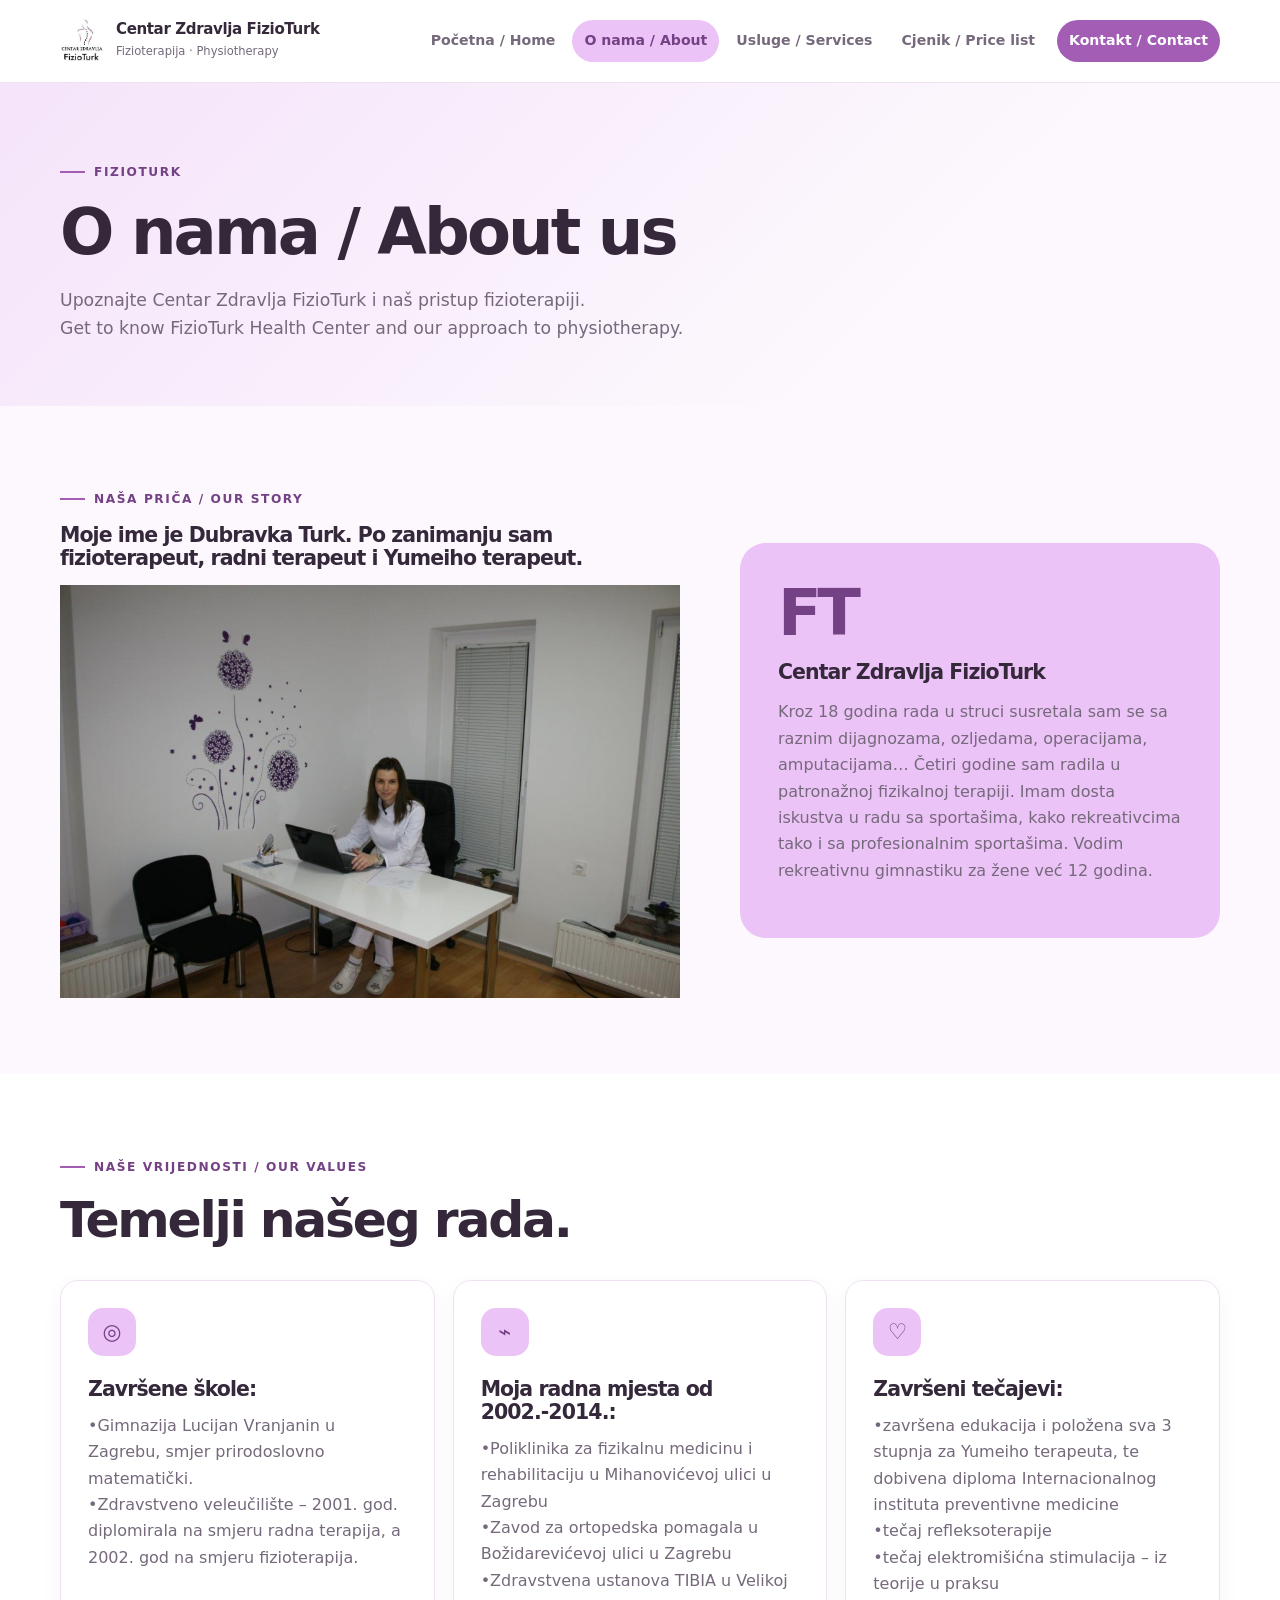
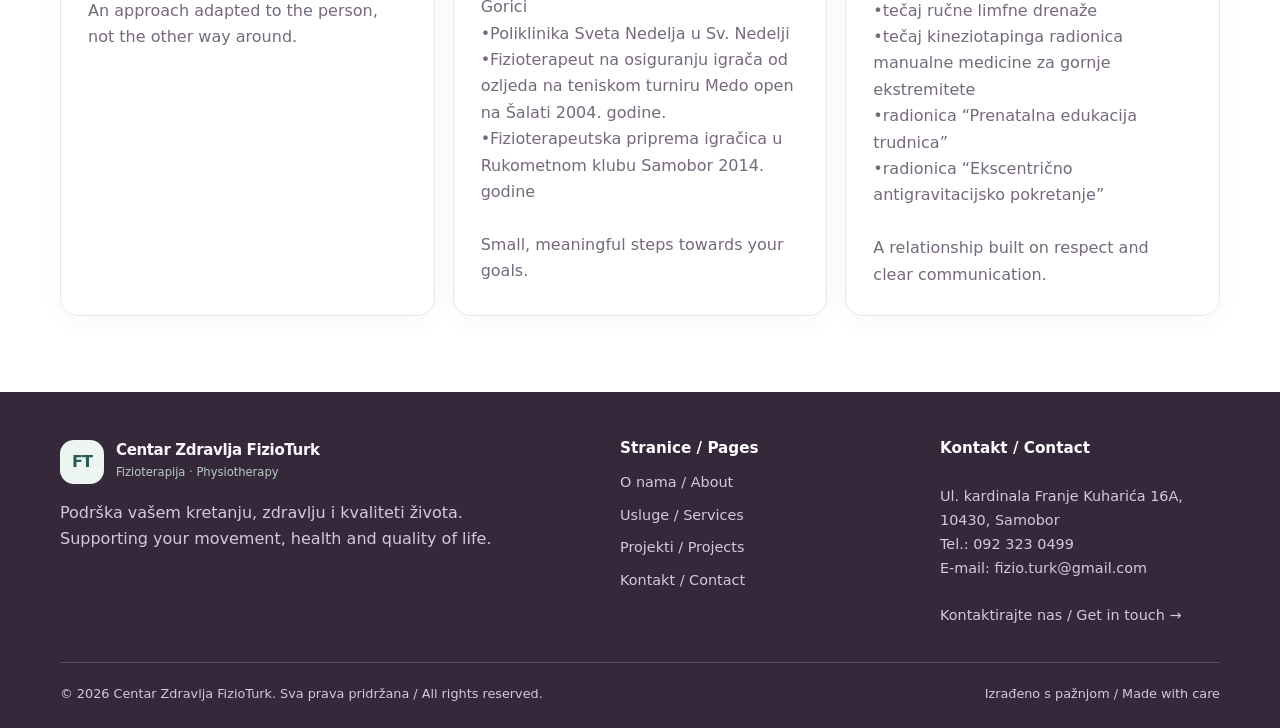
==== about.html @ 09bed2f6 "Initial upload" ====
<!doctype html>
<html lang="hr">
<head>
  <meta charset="utf-8">
  <meta name="viewport" content="width=device-width, initial-scale=1">
  <meta name="description" content="Centar Zdravlja FizioTurk – fizioterapija i podrška zdravom kretanju.">
  <title>O nama / About | Centar Zdravlja FizioTurk</title>
  <link rel="stylesheet" href="styles.css">
</head>
<body>

<a class="skip-link" href="#main">Preskoči na sadržaj / Skip to content</a>
<header class="site-header">
  <div class="container header-inner">
    <a class="brand" href="index.html" aria-label="Centar Zdravlja FizioTurk – početna / home">
      <img src="logo.jpg" class="brand-mark" aria-hidden="true"></span>
      <span><span class="brand-name">Centar Zdravlja FizioTurk</span><span class="brand-subtitle">Fizioterapija · Physiotherapy</span></span>
    </a>
    <nav class="nav" aria-label="Glavna navigacija / Main navigation"><a href="index.html"><span lang="hr">Početna</span> / <span lang="en">Home</span></a><a href="about.html" aria-current="page"><span lang="hr">O nama</span> / <span lang="en">About</span></a><a href="services.html"><span lang="hr">Usluge</span> / <span lang="en">Services</span></a><a href="projects.html"><span lang="hr">Cjenik</span> / <span lang="en">Price list</span></a><a href="contact.html" class="nav-contact"><span lang="hr">Kontakt</span> / <span lang="en">Contact</span></a></nav>
  </div>
</header>

<main id="main">

<section class="page-hero"><div class="container"><span class="eyebrow">FizioTurk</span><h1>O nama / About us</h1><p><span lang="hr">Upoznajte Centar Zdravlja FizioTurk i naš pristup fizioterapiji.</span><br><span lang="en">Get to know FizioTurk Health Center and our approach to physiotherapy.</span></p></div></section>
<section class="section"><div class="container split">
  <div><span class="eyebrow">Naša priča / Our story</span><h3 style="margin:15px 0">Moje ime je Dubravka Turk. Po zanimanju sam fizioterapeut, radni terapeut i Yumeiho terapeut.</h3><img max-width="100%" height= "auto" class="lead"img src="pic1.jpg"></span></div>
  <div class="panel"><div class="big-number">FT</div><h3 style="margin-top:16px">Centar Zdravlja FizioTurk</h3><p><span lang="hr">Kroz 18 godina rada u struci susretala sam se sa raznim dijagnozama, ozljedama, operacijama, amputacijama… Četiri godine sam radila u patronažnoj fizikalnoj terapiji. Imam dosta iskustva u radu sa sportašima, kako rekreativcima tako i sa profesionalnim sportašima. Vodim rekreativnu gimnastiku za žene već 12 godina.</span> <!--<br><span lang="en">A place for professional support, movement and wellbeing.</span></p></div> -->
</div></section>
<section class="section section-white"><div class="container"><div class="section-heading"><div><span class="eyebrow">Naše vrijednosti / Our values</span><h2 style="margin-top:14px">Temelji našeg rada.</h2></div></div><div class="cards">
<article class="card"><div class="card-icon">◎</div><h3>Završene škole:</h3><p><span lang="hr">•Gimnazija Lucijan Vranjanin u Zagrebu, smjer prirodoslovno matematički.
<br>•Zdravstveno veleučilište – 2001. god. diplomirala na smjeru radna terapija, a  2002. god na smjeru fizioterapija.</span>
<br><br>
<span lang="en">An approach adapted to the person, not the other way around.</span></p></article>
<article class="card"><div class="card-icon">⌁</div><h3>Moja radna mjesta od 2002.-2014.:</h3><p><span lang="hr">•Poliklinika za fizikalnu medicinu i rehabilitaciju u Mihanovićevoj ulici u Zagrebu
  <br>•Zavod za ortopedska pomagala u Božidarevićevoj ulici u Zagrebu
  <br>•Zdravstvena ustanova TIBIA u Velikoj Gorici
  <br>•Poliklinika Sveta Nedelja u Sv. Nedelji
  <br>•Fizioterapeut na osiguranju igrača od ozljeda na teniskom turniru Medo open na Šalati 2004. godine.
  <br>•Fizioterapeutska priprema igračica u Rukometnom klubu Samobor 2014. godine
  </span><br><br><span lang="en">Small, meaningful steps towards your goals.</span></p></article>
<article class="card"><div class="card-icon">♡</div><h3>Završeni tečajevi:</h3><p><span lang="hr">•završena edukacija i položena sva 3 stupnja za Yumeiho terapeuta, te dobivena diploma Internacionalnog instituta preventivne medicine
  <br>•tečaj refleksoterapije
  <br>•tečaj elektromišićna stimulacija – iz teorije u praksu
  <br>•tečaj ručne limfne drenaže
  <br>•tečaj kineziotapinga radionica manualne medicine za gornje ekstremitete
  <br>•radionica “Prenatalna edukacija trudnica”
  <br>•radionica “Ekscentrično antigravitacijsko pokretanje”
  </span><br><br><span lang="en">A relationship built on respect and clear communication.</span></p></article>
</div></div></section>

</main>

<footer class="site-footer">
  <div class="container">
    <div class="footer-grid">
      <div class="footer-brand">
        <a class="brand" href="index.html">
          <span class="brand-mark" style="background:#edf5f1;color:#285b54">FT</span>
          <span><span class="brand-name">Centar Zdravlja FizioTurk</span><span class="brand-subtitle" style="color:#b9cbc4">Fizioterapija · Physiotherapy</span></span>
        </a>
        <p><span lang="hr">Podrška vašem kretanju, zdravlju i kvaliteti života.</span><br><span lang="en">Supporting your movement, health and quality of life.</span></p>
      </div>
      <div class="footer-col">
        <h3>Stranice / Pages</h3>
        <a href="about.html">O nama / About</a>
        <a href="services.html">Usluge / Services</a>
        <a href="projects.html">Projekti / Projects</a>
        <a href="contact.html">Kontakt / Contact</a>
      </div>
      <div class="footer-col">
        <h3>Kontakt / Contact</h3>
        <p>Ul. kardinala Franje Kuharića 16A, 10430, Samobor<br>Tel.: 092 323 0499<br>E-mail: fizio.turk@gmail.com</p>
        <a href="contact.html">Kontaktirajte nas / Get in touch →</a>
      </div>
    </div>
    <div class="footer-bottom">
      <span>© 2026 Centar Zdravlja FizioTurk. Sva prava pridržana / All rights reserved.</span>
      <span>Izrađeno s pažnjom / Made with care</span>
    </div>
  </div>
</footer>

</body>
</html>
---- styles.css ----
:root {
  --color-ink: #34283a;
  --color-muted: #75697b;
  --color-brand: #a45db5;
  --color-brand-dark: #744184;
  --color-accent: #ebc3f7;
  --color-bg: #fcf8fd;
  --color-surface: #ffffff;
  --color-line: #eee2f1;
  --radius: 18px;
  --shadow: 0 14px 40px rgba(80, 48, 91, .09);
  --content: 1160px;
  --font: Inter, ui-sans-serif, system-ui, -apple-system, BlinkMacSystemFont, "Segoe UI", sans-serif;
}

* { box-sizing: border-box; }
html { scroll-behavior: smooth; }
body {
  margin: 0;
  color: var(--color-ink);
  background: var(--color-bg);
  font-family: var(--font);
  line-height: 1.65;
}
a { color: inherit; text-decoration: none; }
a:hover { color: var(--color-brand); }
img { display: block; max-width: 100%; }
.container { width: min(calc(100% - 40px), var(--content)); margin-inline: auto; }
.skip-link { position: absolute; left: -9999px; top: 1rem; background: white; padding: .7rem 1rem; z-index: 20; }
.skip-link:focus { left: 1rem; }

.site-header {
  position: sticky; top: 0; z-index: 10;
  background: rgba(255,255,255,.94);
  backdrop-filter: blur(12px);
  border-bottom: 1px solid var(--color-line);
}
.header-inner { min-height: 82px; display: flex; align-items: center; justify-content: space-between; gap: 24px; }
.brand { display: flex; align-items: center; gap: 12px; min-width: 220px; }
.brand-mark {
  width: 44px; height: 44px; border-radius: 14px;
  display: grid; place-items: center; color: white;
  background: var(--color-brand); font-weight: 800; letter-spacing: -.06em;
}
.brand-name { display: block; font-size: .94rem; font-weight: 750; line-height: 1.15; letter-spacing: -.025em; }
.brand-subtitle { display: block; color: var(--color-muted); font-size: .72rem; margin-top: 4px; }
.nav { display: flex; align-items: center; gap: 5px; flex-wrap: wrap; justify-content: flex-end; }
.nav a { padding: 9px 12px; border-radius: 999px; color: var(--color-muted); font-size: .88rem; font-weight: 600; }
.nav a:hover, .nav a[aria-current="page"] { color: var(--color-brand-dark); background: var(--color-accent); }
.nav .nav-contact { color: white; background: var(--color-brand); margin-left: 5px; }
.nav .nav-contact:hover { color: white; background: var(--color-brand-dark); }

.hero { padding: 84px 0 72px; }
.hero-grid { display: grid; grid-template-columns: 1.05fr .95fr; gap: 56px; align-items: center; }
.eyebrow { display: inline-flex; align-items: center; gap: 9px; color: var(--color-brand-dark); font-size: .76rem; font-weight: 800; letter-spacing: .13em; text-transform: uppercase; }
.eyebrow::before { content: ""; width: 25px; height: 2px; background: var(--color-brand); }
h1, h2, h3 { margin: 0; line-height: 1.12; letter-spacing: -.045em; }
h1 { font-size: clamp(2.8rem, 6vw, 5.25rem); max-width: 760px; margin: 20px 0; }
h2 { font-size: clamp(2rem, 4vw, 3.15rem); }
h3 { font-size: 1.28rem; }
.lead { max-width: 620px; color: var(--color-muted); font-size: 1.12rem; }
.hero-actions { display: flex; flex-wrap: wrap; gap: 12px; margin-top: 30px; }
.button { display: inline-flex; align-items: center; justify-content: center; gap: 9px; padding: 13px 20px; border-radius: 999px; font-weight: 700; font-size: .92rem; transition: transform .18s ease, background .18s ease, box-shadow .18s ease; }
.button:hover { transform: translateY(-2px); }
.button-primary { background: var(--color-brand); color: white; box-shadow: 0 8px 18px rgba(164,93,181,.20); }
.button-primary:hover { color: white; background: var(--color-brand-dark); }
.button-secondary { border: 1px solid var(--color-line); background: white; color: var(--color-ink); }
.hero-visual {
  min-height: 410px; border-radius: 30px; position: relative; overflow: hidden;
  background: linear-gradient(145deg, #ebc3f7, #f8edfb 58%, #d9b0e8);
  box-shadow: var(--shadow);
  display: flex; align-items: center; justify-content: center;
}
.hero-visual::before, .hero-visual::after { content: ""; position: absolute; border: 1px solid rgba(164,93,181,.2); border-radius: 50%; }
.hero-visual::before { width: 330px; height: 330px; }
.hero-visual::after { width: 235px; height: 235px; }
.visual-symbol { position: relative; z-index: 1; width: 145px; height: 145px; border-radius: 50%; background: var(--color-brand); color: white; display: grid; place-items: center; font-size: 3.3rem; font-weight: 300; box-shadow: 0 20px 45px rgba(116,65,132,.22); }
.visual-note { position: absolute; z-index: 2; bottom: 24px; left: 24px; right: 24px; padding: 16px 18px; border-radius: 16px; background: rgba(255,255,255,.85); backdrop-filter: blur(10px); font-size: .9rem; color: var(--color-muted); }

.section { padding: 76px 0; }
.section-white { background: white; }
.section-heading { display: flex; align-items: end; justify-content: space-between; gap: 28px; margin-bottom: 32px; }
.section-heading p { max-width: 490px; margin: 0; color: var(--color-muted); }
.cards { display: grid; grid-template-columns: repeat(3, 1fr); gap: 18px; }
.card { padding: 27px; border: 1px solid var(--color-line); border-radius: var(--radius); background: white; box-shadow: 0 6px 24px rgba(80,48,91,.035); }
.card-icon { width: 48px; height: 48px; display: grid; place-items: center; margin-bottom: 22px; border-radius: 15px; color: var(--color-brand-dark); background: var(--color-accent); font-size: 1.35rem; }
.card p { color: var(--color-muted); margin: 12px 0 0; }
.split { display: grid; grid-template-columns: .9fr 1.1fr; gap: 60px; align-items: center; }
.panel { border-radius: 26px; padding: 38px; background: var(--color-accent); }
.panel .big-number { font-size: 4rem; font-weight: 800; line-height: 1; letter-spacing: -.07em; color: var(--color-brand-dark); }
.panel p { color: var(--color-muted); }
.check-list { list-style: none; padding: 0; margin: 22px 0 0; display: grid; gap: 12px; }
.check-list li::before { content: "✓"; color: var(--color-brand); font-weight: 900; margin-right: 10px; }
.page-hero { padding: 72px 0 46px; background: linear-gradient(135deg, #f5e4fa, #fcf8fd 70%); }
.page-hero h1 { font-size: clamp(2.6rem, 5vw, 4.4rem); margin: 15px 0; }
.page-hero p { color: var(--color-muted); max-width: 680px; font-size: 1.08rem; }
.service-list { display: grid; grid-template-columns: repeat(2, 1fr); gap: 18px; }
.service-card { padding: 30px; background: white; border: 1px solid var(--color-line); border-radius: var(--radius); }
.service-card p { color: var(--color-muted); }
.tag { display: inline-block; margin-top: 8px; padding: 5px 10px; border-radius: 999px; color: var(--color-brand-dark); background: var(--color-accent); font-size: .76rem; font-weight: 700; }
.project-grid { display: grid; grid-template-columns: repeat(3, 1fr); gap: 18px; }
.project-card { overflow: hidden; border: 1px solid var(--color-line); border-radius: var(--radius); background: white; }
.project-art { min-height: 190px; display: grid; place-items: center; color: var(--color-brand-dark); background: linear-gradient(135deg, #ebc3f7, #f8edfb); font-size: 3rem; }
.project-body { padding: 22px; }
.project-body p { color: var(--color-muted); }
.contact-grid { display: grid; grid-template-columns: .85fr 1.15fr; gap: 28px; }
.contact-card { padding: 28px; border-radius: var(--radius); background: white; border: 1px solid var(--color-line); }
.contact-item { padding: 15px 0; border-bottom: 1px solid var(--color-line); }
.contact-item:last-child { border: 0; }
.contact-item small { display: block; color: var(--color-muted); margin-bottom: 3px; }
.form-note { padding: 18px; background: var(--color-accent); border-radius: 14px; color: var(--color-brand-dark); font-size: .92rem; }
.site-footer { padding: 48px 0 24px; background: #34283a; color: #fbf6fd; }
.footer-grid { display: grid; grid-template-columns: 1.3fr .7fr .7fr; gap: 40px; padding-bottom: 34px; }
.footer-brand p, .footer-col p, .footer-col a { color: #d8c6df; }
.footer-col { display: grid; align-content: start; gap: 9px; font-size: .9rem; }
.footer-col h3 { font-size: .95rem; letter-spacing: 0; margin-bottom: 5px; color: white; }
.footer-bottom { padding-top: 20px; border-top: 1px solid rgba(255,255,255,.16); color: #d8c6df; font-size: .8rem; display: flex; justify-content: space-between; gap: 20px; flex-wrap: wrap; }
.lang-label { color: var(--color-brand); font-size: .72rem; font-weight: 800; letter-spacing: .1em; text-transform: uppercase; }
.bilingual { display: grid; gap: 7px; }
.bilingual .en { color: var(--color-muted); font-size: .93em; }
.notice { padding: 16px 18px; border-left: 3px solid var(--color-brand); background: #edf5f1; color: var(--color-muted); border-radius: 0 12px 12px 0; }
@media (max-width: 850px) {
  .header-inner { align-items: flex-start; flex-direction: column; padding: 16px 0; gap: 12px; }
  .nav { justify-content: flex-start; }
  .hero-grid, .split, .contact-grid { grid-template-columns: 1fr; gap: 30px; }
  .hero { padding: 58px 0; }
  .hero-visual { min-height: 300px; }
  .cards, .project-grid { grid-template-columns: repeat(2, 1fr); }
  .footer-grid { grid-template-columns: 1fr 1fr; }
}
@media (max-width: 560px) {
  .container { width: min(calc(100% - 30px), var(--content)); }
  .nav { gap: 2px; }
  .nav a { padding: 8px 9px; font-size: .78rem; }
  .nav .nav-contact { margin-left: 0; }
  .brand { min-width: 0; }
  .cards, .service-list, .project-grid, .footer-grid { grid-template-columns: 1fr; }
  .section { padding: 56px 0; }
  .section-heading { display: block; }
  .section-heading p { margin-top: 14px; }
  .panel { padding: 28px; }
  .footer-bottom { display: block; }
}
@media (prefers-reduced-motion: reduce) {
  html { scroll-behavior: auto; }
  *, *::before, *::after { transition-duration: .01ms !important; animation-duration: .01ms !important; }
}








/* Price list subsection */

.price-section {
  background: linear-gradient(
    180deg,
    #f8effb 0%,
    #fcf8fd 100%
  );
}

.price-list {
  overflow: hidden;
  border: 1px solid var(--color-line);
  border-radius: 20px;
  background: white;
  box-shadow: var(--shadow);
}

.price-list-header,
.price-row {
  display: grid;
  grid-template-columns: minmax(0, 1fr) 150px 120px;
  align-items: center;
  gap: 20px;
  padding: 17px 24px;
}

.price-list-header {
  color: var(--color-brand-dark);
  background: #f3e2f8;
  font-size: 0.78rem;
  font-weight: 800;
  letter-spacing: 0.035em;
}

.price-row {
  border-top: 1px solid var(--color-line);
}

.price-name {
  font-weight: 650;
}

.price-duration {
  color: var(--color-muted);
  font-size: 0.92rem;
}

.price-value {
  color: var(--color-brand-dark);
  font-size: 1.05rem;
  text-align: right;
}

.price-footnote {
  margin: 18px 2px 0;
  color: var(--color-muted);
  font-size: 0.9rem;
}

/* Mobile layout */

@media (max-width: 560px) {
  .price-list-header {
    display: none;
  }

  .price-row {
    grid-template-columns: minmax(0, 1fr) auto;
    gap: 4px 12px;
    padding: 16px 18px;
  }

  .price-name {
    grid-column: 1 / -1;
  }

  .price-duration {
    font-size: 0.82rem;
  }

  .price-value {
    grid-column: 2;
    grid-row: 2;
  }
}
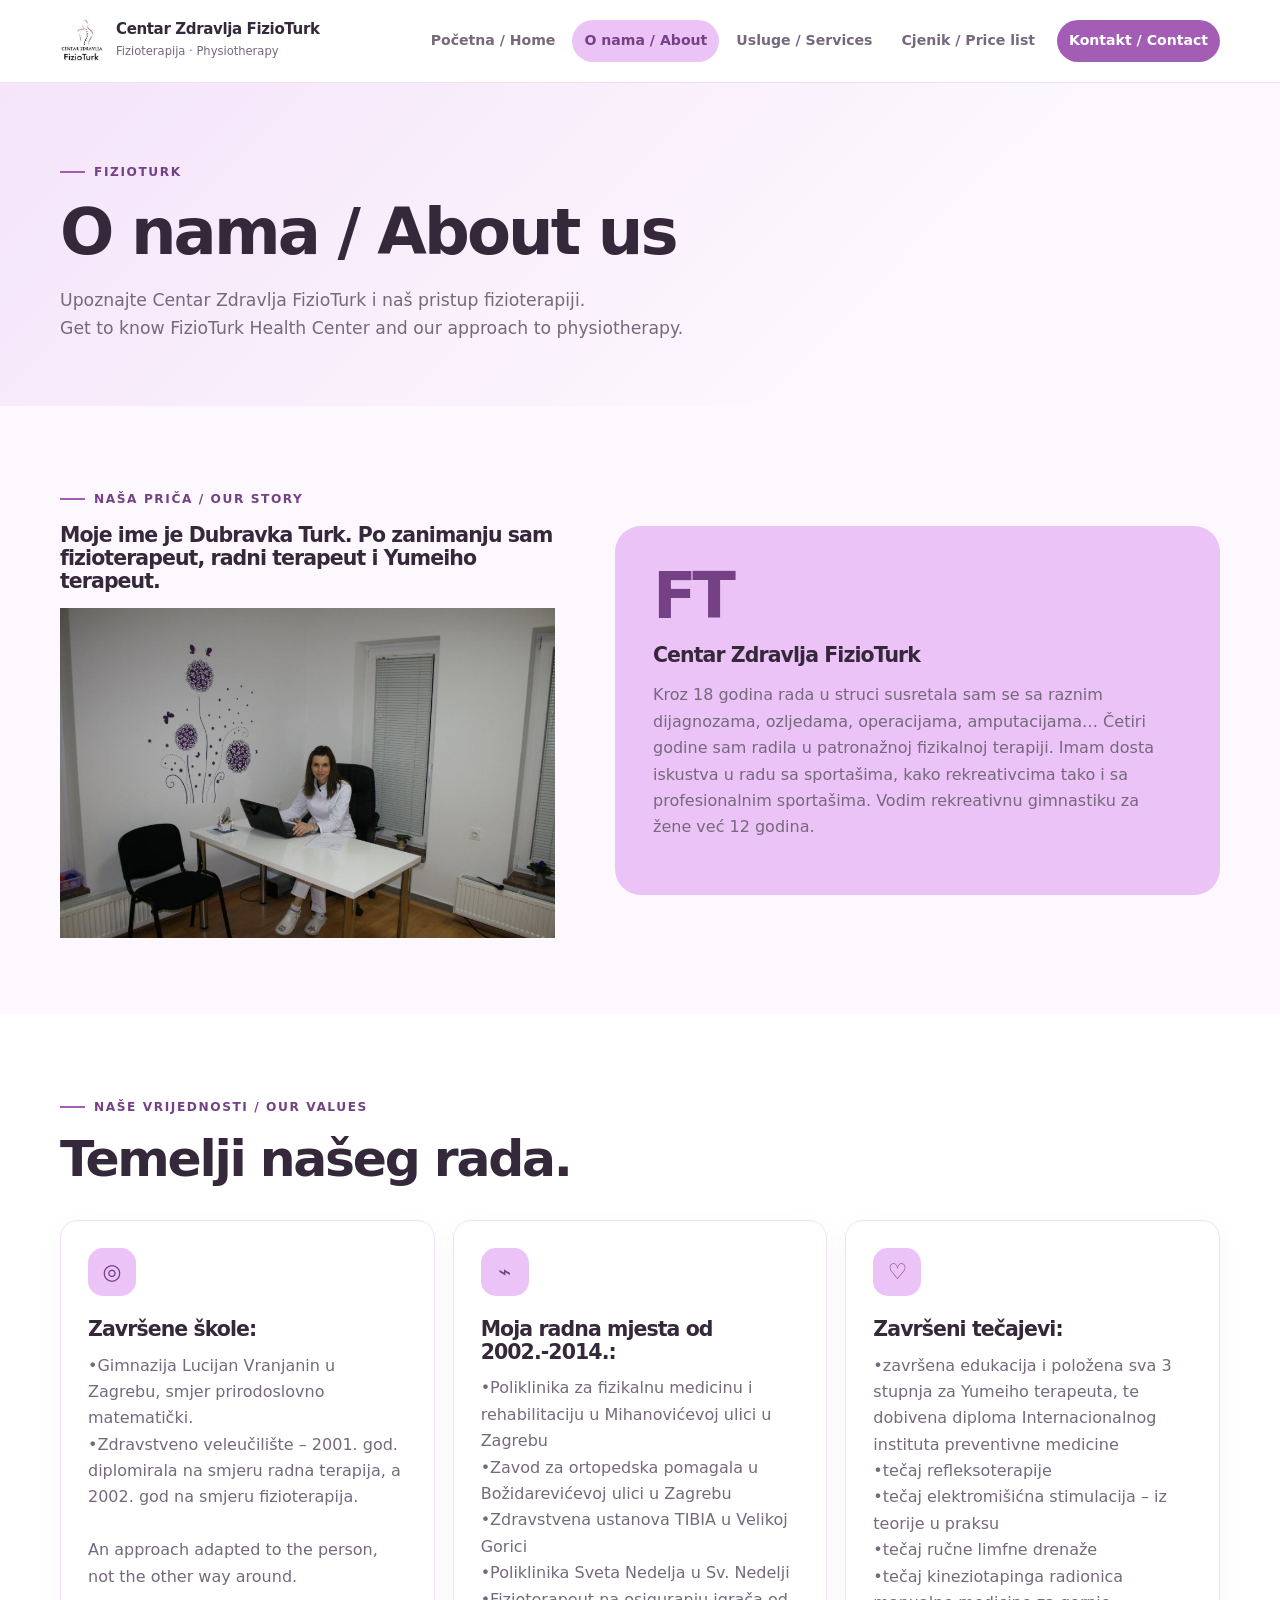
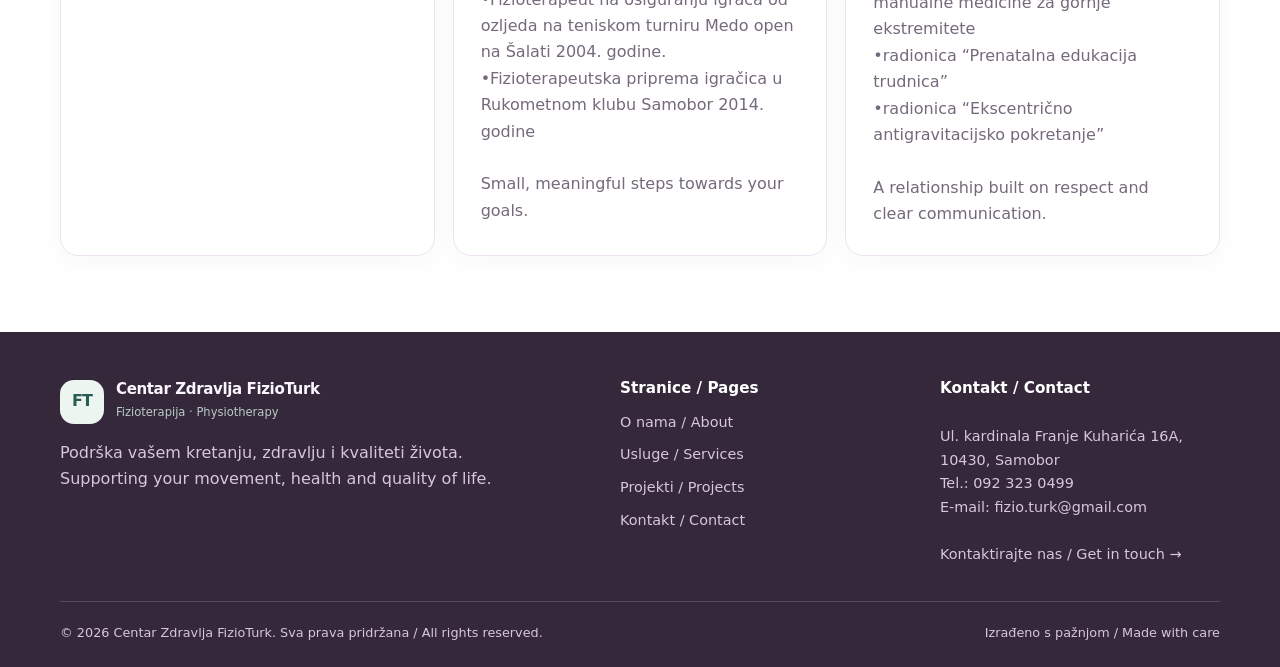
==== commit f2ffcf04: "Second try fixing scaling" ====
--- a/about.html
+++ b/about.html
@@ -24,7 +24,7 @@
 
 <section class="page-hero"><div class="container"><span class="eyebrow">FizioTurk</span><h1>O nama / About us</h1><p><span lang="hr">Upoznajte Centar Zdravlja FizioTurk i naš pristup fizioterapiji.</span><br><span lang="en">Get to know FizioTurk Health Center and our approach to physiotherapy.</span></p></div></section>
 <section class="section"><div class="container split">
-  <div><span class="eyebrow">Naša priča / Our story</span><h3 style="margin:15px 0">Moje ime je Dubravka Turk. Po zanimanju sam fizioterapeut, radni terapeut i Yumeiho terapeut.</h3><img max-width="100%" height= "auto" class="lead"img src="pic1.jpg"></span></div>
+  <div><span class="eyebrow">Naša priča / Our story</span><h3 style="margin:15px 0">Moje ime je Dubravka Turk. Po zanimanju sam fizioterapeut, radni terapeut i Yumeiho terapeut.</h3><img max-width="100%" height= "auto" display: block src="pic1.jpg"></span></div>
   <div class="panel"><div class="big-number">FT</div><h3 style="margin-top:16px">Centar Zdravlja FizioTurk</h3><p><span lang="hr">Kroz 18 godina rada u struci susretala sam se sa raznim dijagnozama, ozljedama, operacijama, amputacijama… Četiri godine sam radila u patronažnoj fizikalnoj terapiji. Imam dosta iskustva u radu sa sportašima, kako rekreativcima tako i sa profesionalnim sportašima. Vodim rekreativnu gimnastiku za žene već 12 godina.</span> <!--<br><span lang="en">A place for professional support, movement and wellbeing.</span></p></div> -->
 </div></section>
 <section class="section section-white"><div class="container"><div class="section-heading"><div><span class="eyebrow">Naše vrijednosti / Our values</span><h2 style="margin-top:14px">Temelji našeg rada.</h2></div></div><div class="cards">
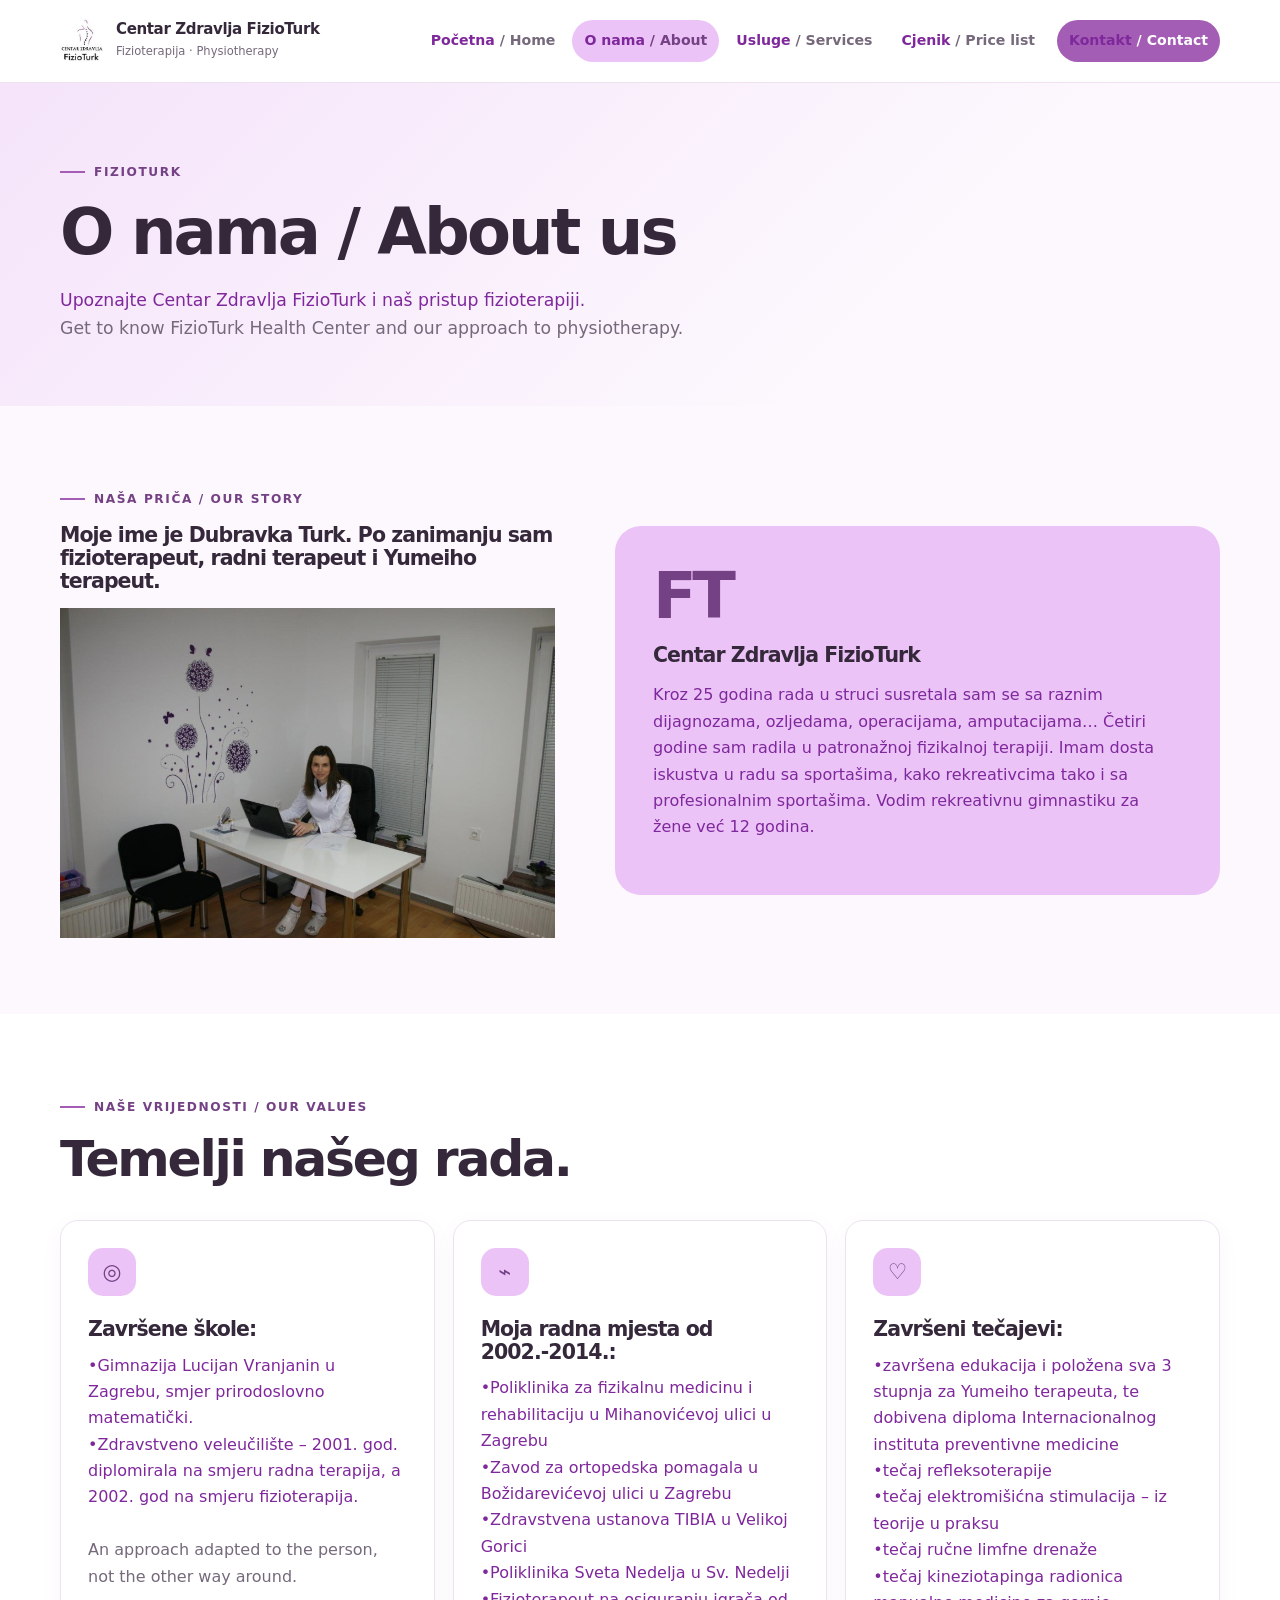
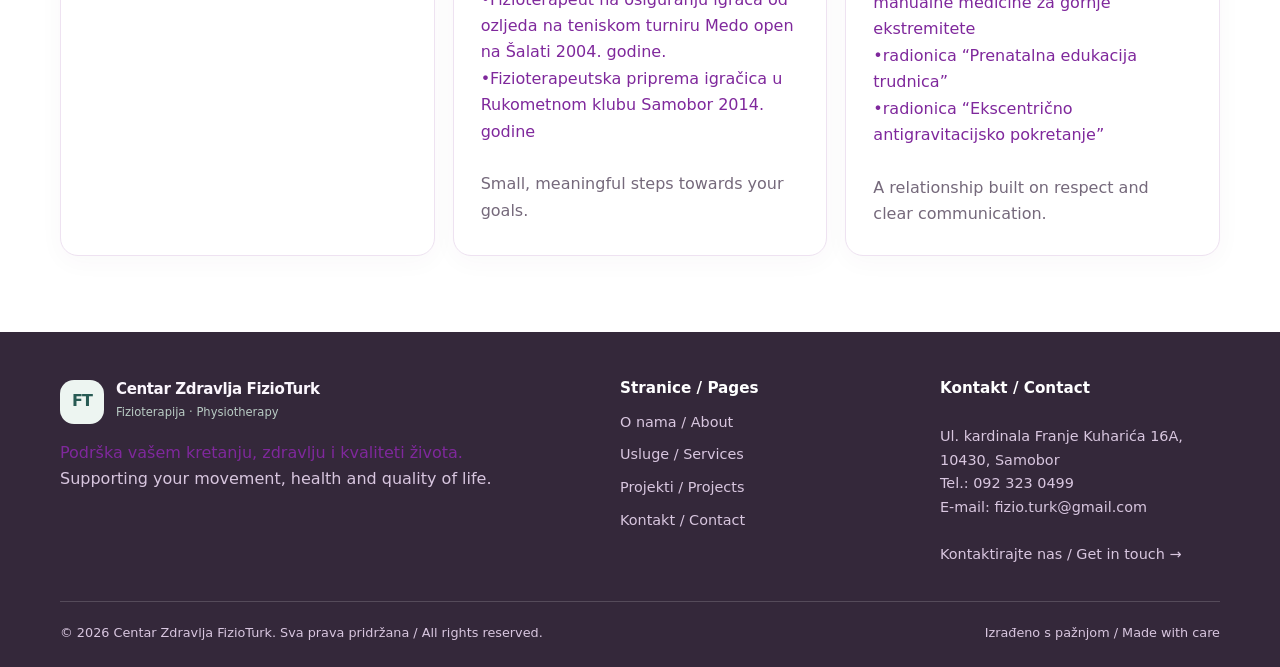
==== commit bb5a205f: "Info updated" ====
--- a/about.html
+++ b/about.html
@@ -25,7 +25,7 @@
 <section class="page-hero"><div class="container"><span class="eyebrow">FizioTurk</span><h1>O nama / About us</h1><p><span lang="hr">Upoznajte Centar Zdravlja FizioTurk i naš pristup fizioterapiji.</span><br><span lang="en">Get to know FizioTurk Health Center and our approach to physiotherapy.</span></p></div></section>
 <section class="section"><div class="container split">
   <div><span class="eyebrow">Naša priča / Our story</span><h3 style="margin:15px 0">Moje ime je Dubravka Turk. Po zanimanju sam fizioterapeut, radni terapeut i Yumeiho terapeut.</h3><img max-width="100%" height= "auto" display: block src="pic1.jpg"></span></div>
-  <div class="panel"><div class="big-number">FT</div><h3 style="margin-top:16px">Centar Zdravlja FizioTurk</h3><p><span lang="hr">Kroz 18 godina rada u struci susretala sam se sa raznim dijagnozama, ozljedama, operacijama, amputacijama… Četiri godine sam radila u patronažnoj fizikalnoj terapiji. Imam dosta iskustva u radu sa sportašima, kako rekreativcima tako i sa profesionalnim sportašima. Vodim rekreativnu gimnastiku za žene već 12 godina.</span> <!--<br><span lang="en">A place for professional support, movement and wellbeing.</span></p></div> -->
+  <div class="panel"><div class="big-number">FT</div><h3 style="margin-top:16px">Centar Zdravlja FizioTurk</h3><p><span lang="hr">Kroz 25 godina rada u struci susretala sam se sa raznim dijagnozama, ozljedama, operacijama, amputacijama… Četiri godine sam radila u patronažnoj fizikalnoj terapiji. Imam dosta iskustva u radu sa sportašima, kako rekreativcima tako i sa profesionalnim sportašima. Vodim rekreativnu gimnastiku za žene već 12 godina.</span> <!--<br><span lang="en">A place for professional support, movement and wellbeing.</span></p></div> -->
 </div></section>
 <section class="section section-white"><div class="container"><div class="section-heading"><div><span class="eyebrow">Naše vrijednosti / Our values</span><h2 style="margin-top:14px">Temelji našeg rada.</h2></div></div><div class="cards">
 <article class="card"><div class="card-icon">◎</div><h3>Završene škole:</h3><p><span lang="hr">•Gimnazija Lucijan Vranjanin u Zagrebu, smjer prirodoslovno matematički.
--- a/styles.css
+++ b/styles.css
@@ -238,4 +238,10 @@
     grid-column: 2;
     grid-row: 2;
   }
+}
+
+
+
+[lang="hr"] {
+    color: #7f289c;
 }
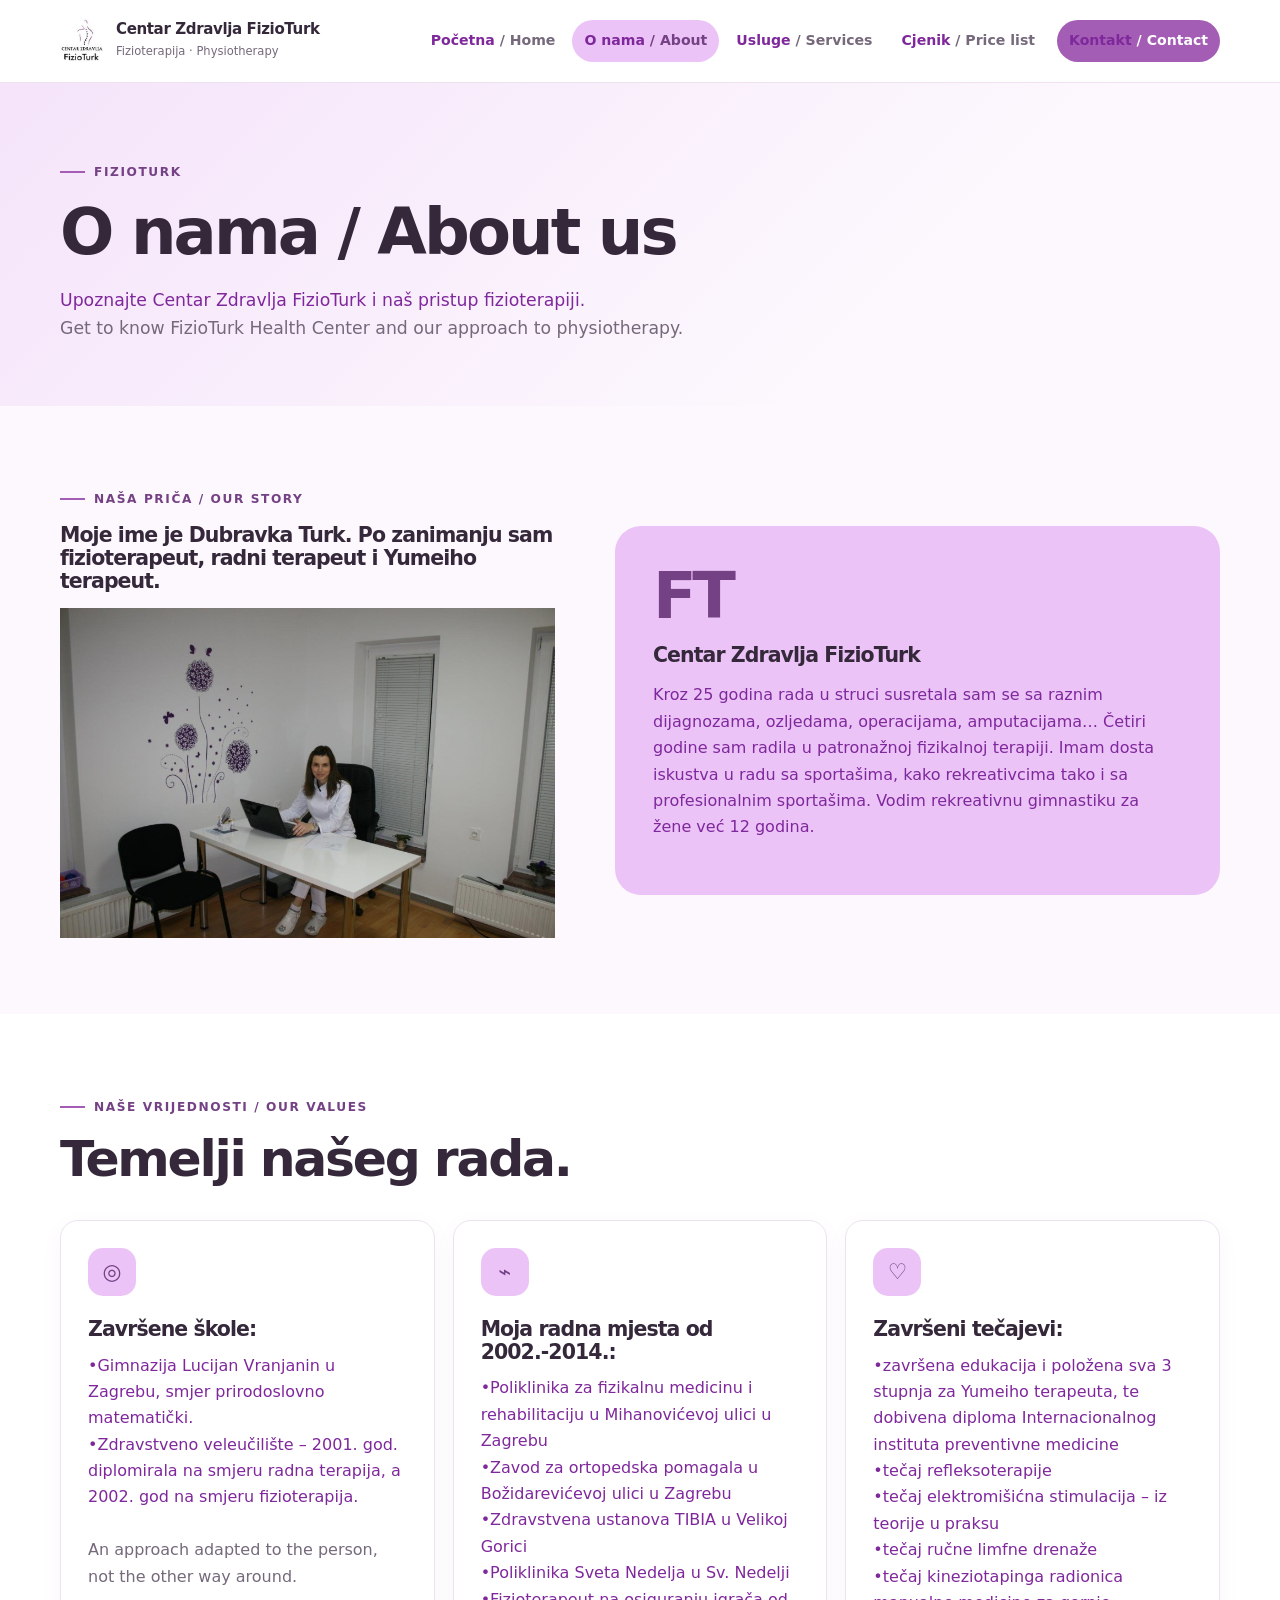
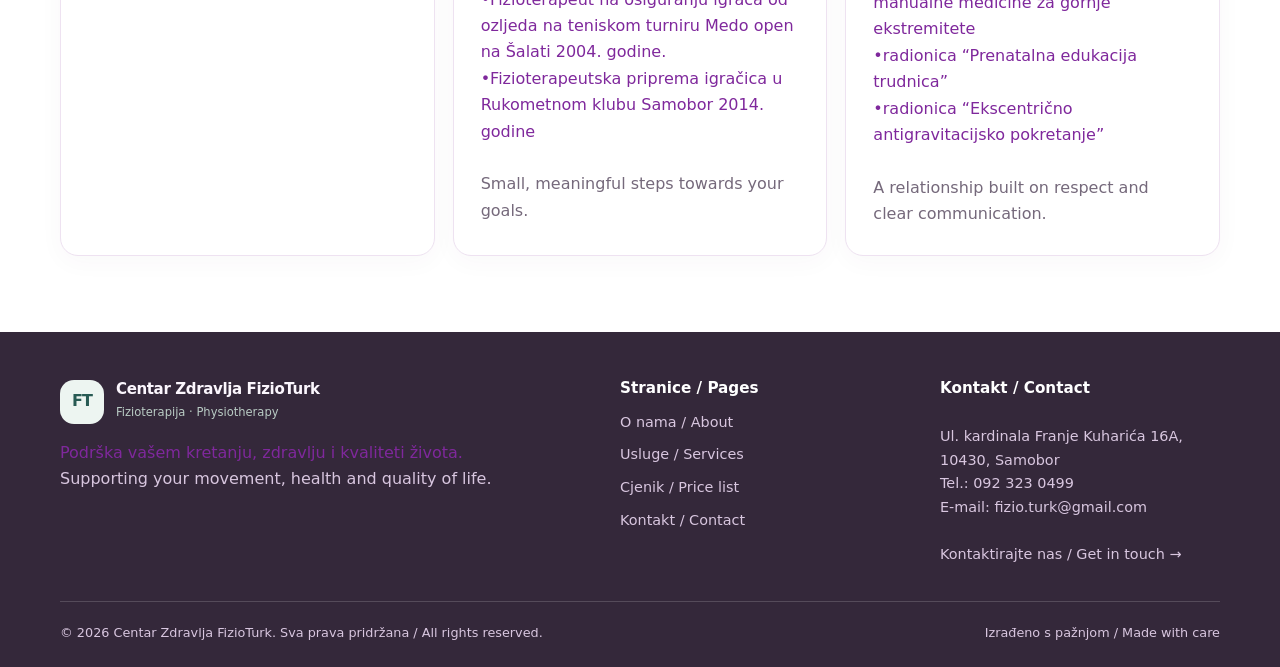
==== commit 72b6cda6: "Changed hyperlink text" ====
--- a/about.html
+++ b/about.html
@@ -65,7 +65,7 @@
         <h3>Stranice / Pages</h3>
         <a href="about.html">O nama / About</a>
         <a href="services.html">Usluge / Services</a>
-        <a href="projects.html">Projekti / Projects</a>
+        <a href="projects.html">Cjenik / Price list</a>
         <a href="contact.html">Kontakt / Contact</a>
       </div>
       <div class="footer-col">
